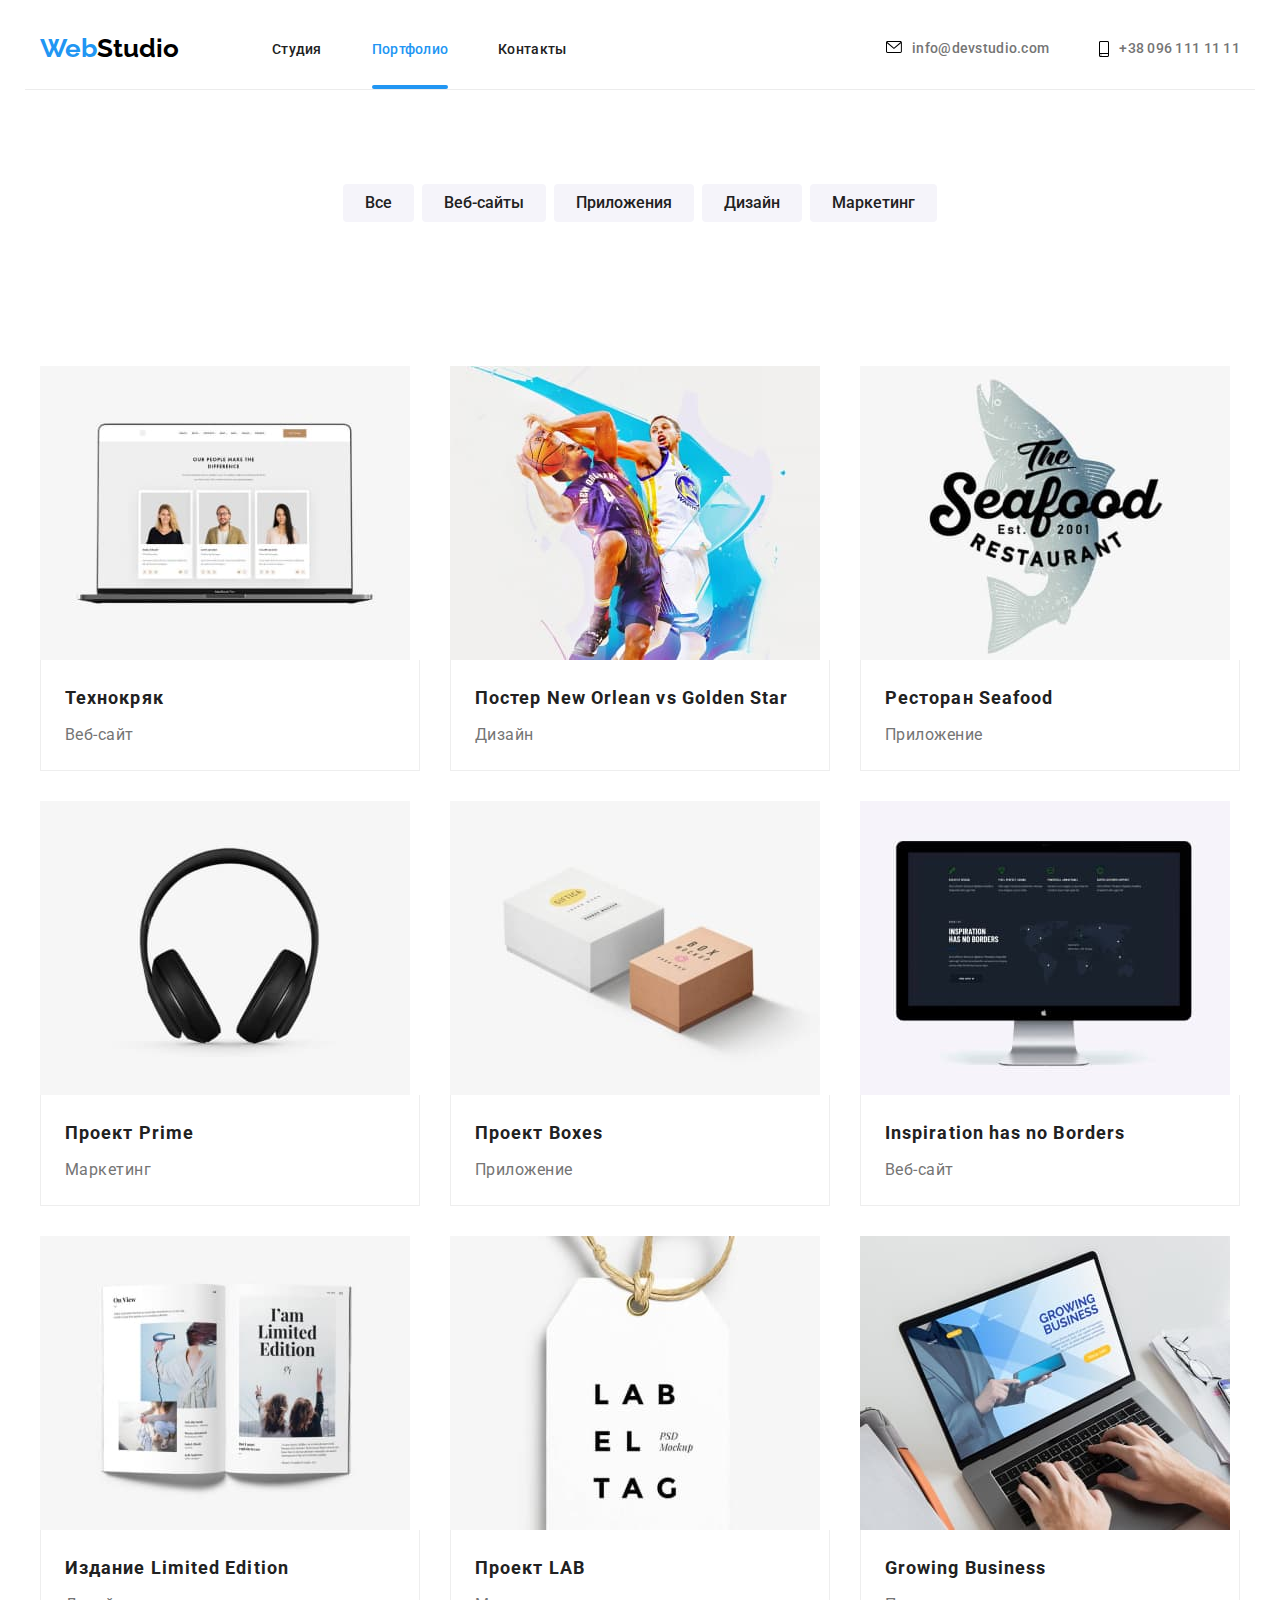
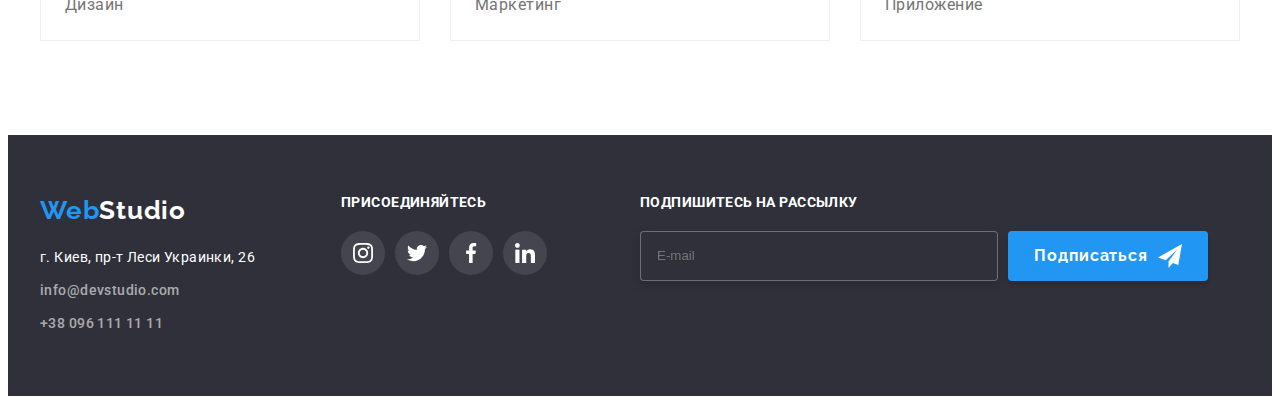
==== portfolio.html @ 54f1629f "Initial commit" ====
<!DOCTYPE html>
<html lang="ru">
  <head>
    <meta charset="UTF-8" />
    <meta http-equiv="X-UA-Compatible" content="IE=edge" />
    <meta name="viewport" content="width=device-width, initial-scale=1.0" />
    <title>WebStudio</title>
    <link
      rel="stylesheet"
      href="https://cdnjs.cloudflare.com/ajax/libs/modern-normalize/1.0.0/modern-normalize.min.css"
      integrity="sha512-ISS7cAi1PEhQ8jnbJpJZMd29NlhNj4AWYyLOSp2CE/CsHxTCu+r+t0D2yoJudVrd0/8fTVPUVDzY5Tvli75u/g=="
      crossorigin="anonymous"
    />
    <link rel="preconnect" href="https://fonts.gstatic.com" />
    <link rel="preconnect" href="https://fonts.gstatic.com" />
    <link
      href="https://fonts.googleapis.com/css2?family=Raleway:wght@700&family=Roboto:wght@400;500;700;900&display=swap"
      rel="stylesheet"
    />
    <link rel="stylesheet" href="./css/style.css" />
  </head>
  <body>
    <!--Шапка сайта-->
    <header class="page-header">
      <div class="container">
        <nav class="header-nav">
          <a href="./index.html" class="logo link">Web<span>Studio</span></a>
          <ul class="site-nav list">
            <li class="site-nav-item"><a href="./index.html" class="link"> Студия </a></li>
            <li class="site-nav-item active"><a href="./portfolio.html" class="link current"> Портфолио </a></li>
            <li class="site-nav-item"><a href="./contacts.html" class="link"> Контакты </a></li>
          </ul>
        </nav>
        <ul class="auth-nav">
          <li class="auth-nav-item">
            <a href="mailto:" class="link current">
              <svg class="icon" width="16" height="12">
                <use href="./imeges/icons.svg#mail"></use>
              </svg>
              info@devstudio.com
            </a>
          </li>
          <li class="auth-nav-item">
            <a href="tel:" class="link">
              <svg class="icon" width="10" height="16">
                <use href="./imeges/icons.svg#tell"></use>
              </svg>
              +38 096 111 11 11
            </a>
          </li>
        </ul>
      </div>
    </header>
    <!-- Секция портфолио  -->
    <main class="portfolio">
      <!-- Фильтр портфолио -->
      <section class="portfolio-filter">
        <div class="container">
          <h2 class="visually-hidden">Фильтр портфолио</h2>
          <!-- скрыть h2 на отображении веб-страницы -->
          <ul class="portfolio-filter-list">
            <li class="portfolio-filter-list-item">
              <button type="button" class="button secondary">Все</button>
            </li>
            <li class="portfolio-filter-list-item">
              <button type="button" class="button secondary">Веб-сайты</button>
            </li>
            <li class="portfolio-filter-list-item">
              <button type="button" class="button secondary">Приложения</button>
            </li>
            <li class="portfolio-filter-list-item">
              <button type="button" class="button secondary">Дизайн</button>
            </li>
            <li class="portfolio-filter-list-item">
              <button type="button" class="button secondary">Маркетинг</button>
            </li>
          </ul>
        </div>
      </section>
      <!-- Карточки -->
      <section class="portfolio-work">
        <div class="container">
          <ul class="portfolio-work-list">
            <li class="portfolio-work-list-item">
              <a class="link" href="">
                <div class="wrapper">
                  <img class="img" src="./imeges/portfolio1.jpg" alt="Ноутбук" />
                  <div class="portfolio-work-wrapper">
                    <p class="text-animal">
                      Технокряк это современная площадка распространения коронавируса. Компании используют эту платформу
                      для цифрового шпионажа и атак на защищённые сервера конкурентов.
                    </p>
                  </div>
                </div>
                <div class="line">
                  <h3 class="subtitle">Технокряк</h3>
                  <p class="text">Веб-сайт</p>
                </div>
              </a>
            </li>
            <li class="portfolio-work-list-item">
              <a class="link" href="">
                <div class="wrapper">
                  <img class="img" src="./imeges/portfolio2.jpg" alt="Ноутбук" />
                  <div class="portfolio-work-wrapper">
                    <p class="text-animal">
                      Технокряк это современная площадка распространения коронавируса. Компании используют эту платформу
                      для цифрового шпионажа и атак на защищённые сервера конкурентов.
                    </p>
                  </div>
                </div>
                <div class="line">
                  <h3 class="subtitle">Постер New Orlean vs Golden Star</h3>
                  <p class="text">Дизайн</p>
                </div>
              </a>
            </li>
            <li class="portfolio-work-list-item">
              <a class="link" href="">
                <div class="wrapper">
                  <img class="img" src="./imeges/portfolio3.jpg" alt="Ноутбук" />
                  <div class="portfolio-work-wrapper">
                    <p class="text-animal">
                      Технокряк это современная площадка распространения коронавируса. Компании используют эту платформу
                      для цифрового шпионажа и атак на защищённые сервера конкурентов.
                    </p>
                  </div>
                </div>
                <div class="line">
                  <h3 class="subtitle">Ресторан Seafood</h3>
                  <p class="text">Приложение</p>
                </div>
              </a>
            </li>
            <li class="portfolio-work-list-item">
              <a class="link" href="">
                <div class="wrapper">
                  <img class="img" src="./imeges/portfolio4.jpg" alt="Ноутбук" />
                  <div class="portfolio-work-wrapper">
                    <p class="text-animal">
                      Технокряк это современная площадка распространения коронавируса. Компании используют эту платформу
                      для цифрового шпионажа и атак на защищённые сервера конкурентов.
                    </p>
                  </div>
                </div>
                <div class="line">
                  <h3 class="subtitle">Проект Prime</h3>
                  <p class="text">Маркетинг</p>
                </div>
              </a>
            </li>
            <li class="portfolio-work-list-item">
              <a class="link" href="">
                <div class="wrapper">
                  <img class="img" src="./imeges/portfolio5.jpg" alt="Ноутбук" />
                  <div class="portfolio-work-wrapper">
                    <p class="text-animal">
                      Технокряк это современная площадка распространения коронавируса. Компании используют эту платформу
                      для цифрового шпионажа и атак на защищённые сервера конкурентов.
                    </p>
                  </div>
                </div>
                <div class="line">
                  <h3 class="subtitle">Проект Boxes</h3>
                  <p class="text">Приложение</p>
                </div>
              </a>
            </li>
            <li class="portfolio-work-list-item">
              <a class="link" href="">
                <div class="wrapper">
                  <img class="img" src="./imeges/portfolio6.jpg" alt="Ноутбук" />
                  <div class="portfolio-work-wrapper">
                    <p class="text-animal">
                      Технокряк это современная площадка распространения коронавируса. Компании используют эту платформу
                      для цифрового шпионажа и атак на защищённые сервера конкурентов.
                    </p>
                  </div>
                </div>
                <div class="line">
                  <h3 class="subtitle">Inspiration has no Borders</h3>
                  <p class="text">Веб-сайт</p>
                </div>
              </a>
            </li>
            <li class="portfolio-work-list-item">
              <a class="link" href="">
                <div class="wrapper">
                  <img class="img" src="./imeges/portfolio7.jpg" alt="Ноутбук" />
                  <div class="portfolio-work-wrapper">
                    <p class="text-animal">
                      Технокряк это современная площадка распространения коронавируса. Компании используют эту платформу
                      для цифрового шпионажа и атак на защищённые сервера конкурентов.
                    </p>
                  </div>
                </div>
                <div class="line">
                  <h3 class="subtitle">Издание Limited Edition</h3>
                  <p class="text">Дизайн</p>
                </div>
              </a>
            </li>
            <li class="portfolio-work-list-item">
              <a class="link" href="">
                <div class="wrapper">
                  <img class="img" src="./imeges/portfolio8.jpg" alt="Ноутбук" />
                  <div class="portfolio-work-wrapper">
                    <p class="text-animal">
                      Технокряк это современная площадка распространения коронавируса. Компании используют эту платформу
                      для цифрового шпионажа и атак на защищённые сервера конкурентов.
                    </p>
                  </div>
                </div>
                <div class="line">
                  <h3 class="subtitle">Проект LAB</h3>
                  <p class="text">Маркетинг</p>
                </div>
              </a>
            </li>
            <li class="portfolio-work-list-item">
              <a class="link" href="">
                <div class="wrapper">
                  <img class="img" src="./imeges/portfolio9.jpg" alt="Ноутбук" />
                  <div class="portfolio-work-wrapper">
                    <p class="text-animal">
                      Технокряк это современная площадка распространения коронавируса. Компании используют эту платформу
                      для цифрового шпионажа и атак на защищённые сервера конкурентов.
                    </p>
                  </div>
                </div>
                <div class="line">
                  <h3 class="subtitle">Growing Business</h3>
                  <p class="text">Приложение</p>
                </div>
              </a>
            </li>
          </ul>
        </div>
      </section>
    </main>
    <!-- Футер -->
    <footer class="page-footer">
      <div class="container">
        <div class="address-box">
          <a href="./index.html" class="logo link">Web<span>Studio</span></a>
          <address class="address-footer">г. Киев, пр-т Леси Украинки, 26</address>
          <ul class="auth-nav-footer list">
            <li class="auth-nav item"><a href="mailto:" class="link"> info@devstudio.com </a></li>
            <li class="auth-nav item"><a href="tel:" class="link"> +38 096 111 11 11 </a></li>
          </ul>
        </div>
        <div class="link-box">
          <p class="text">присоединяйтесь</p>
          <ul class="list">
            <li class="item">
              <a href="" class="link">
                <svg class="icon" width="20" height="20">
                  <use href="./imeges/icons.svg#instagram"></use>
                </svg>
              </a>
            </li>
            <li class="item">
              <a href="" class="link">
                <svg class="icon" width="20" height="20">
                  <use href="./imeges/icons.svg#twitter"></use>
                </svg>
              </a>
            </li>
            <li class="item">
              <a href="" class="link">
                <svg class="icon" width="20" height="20">
                  <use href="./imeges/icons.svg#facebook"></use>
                </svg>
              </a>
            </li>
            <li class="item">
              <a href="" class="link">
                <svg class="icon" width="20" height="20">
                  <use href="./imeges/icons.svg#linkedin"></use>
                </svg>
              </a>
            </li>
          </ul>
        </div>
        <div class="footer-mail">
          <h2 class="footer-mail-text">Подпишитесь на рассылку</h2>
          <form class="footer-form-imput">
            <div class="footer-mail-imput-button">
              <label>
                <input class="footer-mail-imput" type="text" name="username" placeholder="E-mail" />
              </label>
            </div>
            <div>
              <button type="submit" class="footer-form-btn">
                <span>Подписаться</span>
                <svg class="icon-footer-btn" width="24" height="24">
                  <use href="./imeges/icons.svg#icon-icon-send"></use>
                </svg>
              </button>
            </div>
          </form>
        </div>
      </div>
    </footer>

    <!-- ========== -->
    <div class="backdrop is-hidden" data-modal>
      <div class="modal">
        <button type="button" class="modal-close-btn" data-modal-close>
          <svg class="icon" width="18" height="18">
            <use href="./svg/sprite.svg#icon-close-black-18dp-2-1"></use>
          </svg>
        </button>
        <form class="modal-form">
          <span class="modal-text">Оставьте свои данные, мы вам перезвоним</span>
          <label class="modal-form-field">
            Имя
            <span class="modal-form-input-wrapper">
              <input name="user-name" class="modal-form-input" type="text" />
              <svg class="modal-form-icon">
                <use href="./imeges/icons.svg#icon-menform"></use>
              </svg>
            </span>
          </label>
          <label class="modal-form-field">
            Телефон
            <span class="modal-form-input-wrapper">
              <input name="user-phone" class="modal-form-input" type="tel" />
              <svg class="modal-form-icon">
                <use href="./imeges/icons.svg#icon-telform"></use>
              </svg>
            </span>
          </label>
          <label class="modal-form-field">
            Почта
            <span class="modal-form-input-wrapper">
              <input name="email" class="modal-form-input" type="email" />
              <svg class="modal-form-icon">
                <use href="./imeges/icons.svg#icon-mainform"></use>
              </svg>
            </span>
          </label>
          <label class="modal-form-field">
            Комментарий
            <textarea name="user-message" class="modal-form-message" placeholder="Введите текст"></textarea>
          </label>

          <div class="box-all">
            <input id="user-term" type="checkbox" name="user-term" class="modal-form-term visually-hidden" />
            <label class="modal-form-term-desc" for="user-term">
              Соглашаюсь с рассылкой и принимаю
              <a href="" class="modal-form-term-desc-link">Условия договора</a>
            </label>
          </div>

          <button type="submit" class="modal-form-btn">Отправить</button>
        </form>
      </div>
    </div>
    <script src="./js/modal.js"></script>
  </body>
</html>
---- css/style.css ----
:root {
  --primery-color-text: #757575;
  --title-text-color: #212121;
  --link-color: #212121;
  --bg-link-color: #f5f4fa;
  --hover-link-color: #ffffff;
  --bg-hover-link-color: #2196f3;
  --accent-color: #2196f3;
}

/* общие стили */
body {
  background-color: #ffffff;
  color: var(--primery-color-text);
  font-family: 'Roboto', sans-serif;
  font-style: normal;
}

h1,
h2,
h3,
h4,
h5,
h6,
p {
  margin: 0;
}

ul,
ol {
  margin: 0;
  padding: 0;
}

.link {
  text-decoration: none;
}

.list {
  list-style: none;
}

img {
  display: block;
}

button {
  cursor: pointer;
  font-family: inherit;
  color: var(--link-color);
  background: var(--bg-link-color);
  font-family: 'Roboto', sans-serif;
  border: 0px;
}

li {
  list-style: none;
}

a:hover {
  text-decoration: none;
}

.container {
  width: 1200px;
  margin: 0 auto;
  padding: 0 15px;
}

.visually-hidden {
  position: absolute !important;
  clip: rect(1px 1px 1px 1px);
  clip: rect(1px, 1px, 1px, 1px);
  padding: 0 !important;
  border: 0 !important;
  height: 1px !important;
  width: 1px !important;
  overflow: hidden;
}

/* =============header====== */
.page-header .container {
  display: flex;
  justify-content: space-between;
  align-items: center;
  /* padding-top: 24px;
  padding-bottom: 24px; */
  border-bottom: 1px solid #ECECEC;
}

.auth-nav .icon {
  display: flex;
  margin-right: 10px;
}

.auth-nav .link {
  display: flex;
}

.container .header-nav {
  display: flex;
  align-items: center;
}

.auth-nav .auth-nav-item {
  display: flex;
}

.site-nav-item:not(:last-child) {
  margin-right: 50px;
}

.auth-nav-item:not(:first-child) {
  margin-left: 50px;
}

.page-header .header-nav {
  display: flex;
}

.page-header .site-nav {
  display: flex;
}

.page-header .auth-nav  {
  display: flex;
}
.site-nav-item {
  position: relative;
  padding: 31px 0;
}
/* ====header подчеркивание=== */
.site-nav-item.active::after {
  content: "";
  position: absolute;
  bottom: 0;
  /* top: 100%; */
  left: 0;
  width: 100%;
  height: 4px;
  background-color: #2196f3;
  border-radius: 4px;
}


.page-header .logo {
  color: #2196f3;
  font-family: "Raleway", sans-serif;
  font-weight: bold;
  font-size: 26px;
  line-height: 1.19;
  margin-right: 93px;
}

.page-header .logo span {
  color: black;
  font-family: "Raleway", sans-serif;
}

.site-nav .link {
  color: var(--link-color);
  font-weight: 500;
  font-size: 14px;
  line-height: 1.06;
  letter-spacing: 0.02em;
}

.site-nav .link:hover,
.site-nav .link:focus {
  color: var(--accent-color);
}

.site-nav .link.current {
  color: var(--accent-color);
}

.auth-nav .link {
  color: #757575;
  font-weight: 500;
  font-size: 14px;
  line-height: 1.06;
  letter-spacing: 0.02em;
}

.auth-nav .link:hover,
.auth-nav .link:focus {
  color: var(--accent-color);
}

.auth-nav .link:hover,
.auth-nav .link:focus {
  fill: var(--accent-color);
}

/* ===========Футер====== */
.page-footer {
  background: #2f303a;
}

.page-footer .container {
  display: flex;
  padding-top: 60px;
  padding-bottom: 60px;
}

.page-footer .address-box {
  margin-right: 86px;
}

.link-box .list {
  display: flex;
}


.link-box .link {
  display: flex;
  display: flex;
  width: 44px;
  height: 44px;
  justify-content: center;
  align-items: center;
  background-color: rgba(255, 255, 255, 0.1);
  border-radius: 50%;
  transition: all 250ms cubic-bezier(0.4, 0, 0.2, 1);
}

.link-box .link:hover,
.link-box .link:focus {
  background-color: var(--accent-color);
}
.link-box {
  margin-right: 93px;
}

.link-box .icon {
  fill: #FFFFFF;
  }

.link-box .item:not(:last-child) {
  margin-right: 10px;
}

.link-box .text {
  font-weight: bold;
  font-size: 14px;
  line-height: 1.14;
  letter-spacing: 0.03em;
  text-transform: uppercase;
  color: #FFFFFF;
  margin-bottom: 20px;
}

.page-footer .auth-nav.item:not(:last-child) {
  margin-bottom: 9px;
}

.page-footer .address-footer {
  font-style: normal;
  font-size: 14px;
  line-height: 1.71;
  letter-spacing: 0.03em;
  color: #ffffff;
  margin-bottom: 9px;
}

.page-footer .link {
  font-size: 14px;
  line-height: 1.71;
  letter-spacing: 0.03em;
  color: rgba(255, 255, 255, 0.6);
}

.auth-nav-footer .link:hover,
.auth-nav-footer .link:focus {
  color: var(--accent-color);
}

.page-footer .logo {
  display: block;
  font-family: "Raleway",
  sans-serif;
  font-weight: bold;
  font-size: 26px;
  line-height: 1.2;
  letter-spacing: 0.03em;
  color: #2196f3;
  margin-bottom: 20px;
}

.page-footer span {
  color: #ffffff;
  font-family: "Raleway", sans-serif;
}

/* ====Основной контент студия=====*/

/* ======Главный заголовок =======*/
.hero-section {
  background-color: #2f303a;
  background-image:linear-gradient(rgba(47, 48, 58, 0.4),
  rgba(47, 48, 58, 0.4)), url("../imeges/bg-hero.jpg");
  background-repeat: no-repeat;
  background-position: center;
}

.hero-section .container {
  padding-top: 200px;
  padding-bottom: 200px;
}

.container .button.primary {
  display: block;
  margin-top: 30px;
  margin-left: auto;
  margin-right: auto;
}

.hero-section .hero-title {
  font-style: normal;
  font-weight: 900;
  font-size: 44px;
  line-height: 1.36;
  text-align: center;
  color: #ffffff;
}

.button.primary {
  font-family: "Roboto", sans-serif;
  font-style: normal;
  font-weight: 700;
  font-size: 16px;
  line-height: 1.87;
  letter-spacing: 0.06em;
  color: var(--hover-link-color);
  background: var(--accent-color);
  box-shadow: 0px 4px 4px rgba(0, 0, 0, 0.15);
  border: 0px;
  border-radius: 4px;
  padding: 10px 32px;
  transition: all 250ms cubic-bezier(0.4, 0, 0.2, 1);
}
/* =======Главный заголовок =======*/



/* =====Описание деятельности======== */
.section-work .section-work-box {
  display: flex;
  justify-content:center;
  align-items: center;
  width: 270px;
  height: 120px;
  background: #F5F4FA;
  border-radius: 4px;
  margin-bottom: 30px;
}
.section-work .container {
  padding-bottom: 94px;
  padding-top: 94px;
}

.section-work .section-work.list {
  display: flex;
  justify-content:space-between;
  align-items: center;
}

.section-work .section-work.item {
  width: 270px;
}

.section-work .subtitle {
  font-weight: 700;
  font-size: 14px;
  line-height: 1.14;
  letter-spacing: 0.03em;
  text-transform: uppercase;
  color: var(--title-text-color);
  margin-bottom: 10px;
}

.section-work .text {
  font-size: 14px;
  line-height: 1.71;
  letter-spacing: 0.03em;
  color: var(--primery-color-text);
}
/* =======Описание иконок========= */



/* ============Чем мы занимаемся====== */
/* ========анимацмя =========== */
.box-title {
  position: absolute;
  padding: 27px 0;
  color: #FFFFFF;
  background: rgba(47, 48, 58, 0.8);
  width: 100%;
  bottom: 0;

}

.description-list-item {
  position: relative;
}

.section-description .description-list {
  display: flex;
  justify-content:space-between;
  padding-bottom: 94px;
}

.box-title-text {
  font-weight: 700;
  font-size: 14px;
  line-height: 1.14;
  text-align: center;
  letter-spacing: 0.03em;
  text-transform: uppercase;
  }

/* ======анимация======== */
.section-description .title {
  font-weight: 700;
  font-size: 36px;
  line-height: 1.2;
  text-align: center;
  letter-spacing: 0.03em;
  color: var(--title-text-color);
  margin-bottom: 50px;
}
/* =========Чем мы занимаемся====== */



/* ==========Наша команда============= */
.section-teem {
  background-color: #F5F4FA;
}

.section-teem .container {
  padding-top: 94px;
  padding-bottom: 94px;
}

.section-teem .teem-list-wrapper{
  background: #FFFFFF;
  box-shadow: 0px 1px 3px rgba(0, 0, 0, 0.12),
  0px 1px 1px rgba(0, 0, 0, 0.14),
  0px 2px 1px rgba(0, 0, 0, 0.2);
  border-radius: 0px 0px 4px 4px;
}

.section-teem .teem-list-wrapper {
  padding: 30px;
}

.teem-list-wrapper .icon {
  fill: #afb1b8;
}

.teem-list-wrapper .list {
  display: flex;
  justify-content: space-between;
}


.teem-list-wrapper .item:hover .icon {
  fill: #FFFFFF;
}

.teem-list-wrapper .link:hover {
  background-color: var(--accent-color);
}

.teem-list-wrapper .link:focus {
  background-color: var(--accent-color);
}

.teem-list-wrapper .item:focus .icon {
    fill: #FFFFFF;
}

.teem-list-wrapper .link {
  display: flex;
  width: 44px;
  height: 44px;
  justify-content: center;
  align-items: center;
  border-radius: 50%;
  transition: all 250ms cubic-bezier(0.4, 0, 0.2, 1);
}

.section-teem .teem-list {
  display: flex;
  justify-content: space-between;
  flex-wrap: wrap;
}

.section-teem .title {
  font-weight: 700;
  font-size: 36px;
  line-height: 1.2;
  text-align: center;
  letter-spacing: 0.03em;
  color: var(--title-text-color);
  margin-bottom: 50px;
}

.section-teem .subtitle {
  font-weight: 500;
  font-size: 16px;
  line-height: 1.2;
  letter-spacing: 0.03em;
  color: var(--title-text-color);
  margin-bottom: 10px;
  text-align: center;
}

.section-teem .text {
  font-weight: 400;
  font-size: 16px;
  line-height: 1.2;
  letter-spacing: 0.03em;
  color: var(--primery-color-text);
  text-align: center;
  margin-bottom: 16px;
}
/*=============Наша команда========= */



/* =====Постоянные клиенты===== */

.section-clients .list {
  display: flex;
  justify-content: space-between;
}

.section-clients .item{
  display: flex;
}

.section-clients .icon {
  fill:#afb1b8;
  transition: all 250ms cubic-bezier(0.4, 0, 0.2, 1);

}

.section-clients .link:hover {
  border: 1px solid var(--accent-color);
  }

.section-clients .link:hover .icon {
  fill: var(--accent-color);transition: all 250ms cubic-bezier(0.4, 0, 0.2, 1);

  
}

.section-clients .link:focus {
  border: 1px solid var(--accent-color);
  
}

.section-clients .link:focus .icon {
  fill: var(--accent-color);
  
  }

.section-clients .link {
  display: flex;
  width: 170px;
  height: 90px;
  justify-content: center;
  align-items: center;
  border: 1px solid #AFB1B8;
  border-radius: 4px;
  transition: all 250ms cubic-bezier(0.4, 0, 0.2, 1);
}

.section-clients .container {
  margin-bottom: 94px;
  margin-top: 94px;
}

.section-clients .title {
  font-weight: 700;
  font-size: 36px;
  line-height: 1.2;
  text-align: center;
  letter-spacing: 0.03em;
  color: var(--title-text-color);
  margin-bottom: 50px;
  }
/* ========Постоянные клиенты==== */











/* ===Контент Портфолио===== */

/* ======Фильтр портфолио============ */

.portfolio-filter .portfolio-filter-list {
  display: flex;
  justify-content: center;
}

.portfolio-filter .container {
  margin-top: 94px;
  margin-bottom: 50px;
}

.portfolio-filter .portfolio-filter-list-item:not(:last-child) {
  margin-right: 8px;
}

.button.secondary {
  font-weight: 500;
  font-size: 16px;
  line-height: 1.62;
  text-align: center;
  border-radius: 4px;
  color: var(--link-color);
  background: var(--bg-link-color);
  border: 0px;
  padding: 6px 22px;
  transition: all 250ms cubic-bezier(0.4, 0, 0.2, 1);
}

.button.secondary:hover,
.button.secondary:focus {
  background: var(--accent-color);
  box-shadow: 0px 3px 1px rgba(0, 0, 0, 0.1), 0px 1px 2px rgba(0, 0, 0, 0.08),
    0px 2px 2px rgba(0, 0, 0, 0.12);
  color: var(--hover-link-color);
}
/* ======Фильтр портфолио======== */




/* ========Карточки========== */
/* ======АНИМАЦИЯ КАРТОЧЕК ПОРТФОЛИО */

.wrapper {
  position: relative;
  overflow: hidden;
}

a:hover .portfolio-work-wrapper,
a:focus .portfolio-work-wrapper {
  transform: translateY(0);
  
}
.portfolio-work-wrapper {
  display: flex;
  top: 0;
  width: 100%;
  height: 294px;
  position: absolute;
  font-weight: 400;
  font-size: 18px;
  line-height: 1.55;
  padding: 0 24px;
  color: var(--hover-link-color);
  background-color: rgba(33, 155, 243, 0.9);
  transition: all 250ms cubic-bezier(0.4, 0, 0.2, 1);
  transform: translateY(100%); 
  align-items: center;
}
.line {
  padding: 20px 24px;
  border: 1px solid #EEEEEE;
  border-top: none;

}

/* =====АНИМАЦИЯ КАРТОЧЕК ПОРТФОЛИО КОНЕЦ== */

.portfolio-work .portfolio-work-list {
  display: flex;
  flex-wrap: wrap;
  margin-top: -30px;
  margin-left: -30px;
}

.portfolio-work .portfolio-work-list-item:hover,
.portfolio-work .portfolio-work-list-item:hover {
  box-shadow: 0px 1px 1px rgba(0, 0, 0, 0.12),
  0px 4px 4px rgba(0, 0, 0, 0.06),
  1px 4px 6px rgba(0, 0, 0, 0.16);
}

.portfolio-work .portfolio-work-list-item {
  display: block;
  margin-top: 30px;
  margin-left: 30px;
  width: calc(100% / 3 - 30px);
  position: relative;
}
.portfolio-work {
  padding: 94px 0;

}

.portfolio-work .portfolio-work-wrapper {
  padding: 20px 24px;
  border: 1px solid #EEEEEE;
  border-top: none;
}

.portfolio-work .subtitle {
  font-weight: 700;
  font-size: 18px;
  line-height: 2;
  letter-spacing: 0.06em;
  color: var(--title-text-color);
  margin-bottom: 4px;
}

.portfolio-work .text {
  font-family: Roboto;
  font-style: normal;
  font-weight: normal;
  font-size: 16px;
  line-height: 1.87;
  letter-spacing: 0.03em;
  color: var(--primery-color-text);
}
 /* ========Карточки==== */


 /* ======АНИМАЦИЯ КНОПКИ====== */
  .backdrop {
   position: fixed;
   top: 0;
   left: 0;
   width: 100vw;
   height: 100vh;
   background-color: rgba(0, 0, 0, 0.5); 
   transition: all 500ms linear;
   } 

  .modal {
    background-color: #FFFFFF;
    position: absolute;
    top: 50%;
    left: 50%;
    transform: translate(-50%, -50%);
    width: 528px;
    height: 581px;
    background: #FFFFFF;
    box-shadow: 0px 1px 3px rgba(0, 0, 0, 0.12),
    0px 1px 1px rgba(0, 0, 0, 0.14),
    0px 2px 1px rgba(0, 0, 0, 0.2);
    border-radius: 4px;
  }
  .modal-close-btn {
    position: absolute;
    top: 8px;
    right: 8px;
    width: 30px;
    height: 30px;
    background-color: #FFFFFF;
    border: 1px solid rgba(0, 0, 0, 0.1);
    border-radius: 50%;
    cursor: pointer;
    display: flex;
    justify-content: center;
    align-items: center; 
}
 .modal-close-btn:hover,
 .modal-close-btn:focus {
   fill: var(--bg-hover-link-color);
 }

  .is-hidden {
    opacity: 0;
    pointer-events: none;
  }
  /* ====АНИМАЦИЯ КНОПКИ КОНЕЦ===== */

  /* ========кнопка формы===== */

.modal-text {
  font-weight: 700;
  font-size: 20px;
  line-height: 23px;
  text-align: center;
  letter-spacing: 0.03em;
  margin-bottom: 12px;

  color: #212121;
}

  .backdrop {
    position: fixed;
    top: 0;
    left: 0;
    width: 100vw;
    height: 100vh;
    background-color: rgba(0, 0, 0, 0.5);

    transition: all 500ms linear;
  }

  .modal {
    position: absolute;
    top: 50%;
    left: 50%;
    transform: translate(-50%, -50%);
    width: 528px;
    height: 581px;
    background-color: #ffffff;
    box-shadow: 0px 1px 3px rgba(0, 0, 0, 0.12), 0px 1px 1px rgba(0, 0, 0, 0.14),
      0px 2px 1px rgba(0, 0, 0, 0.2);
    border-radius: 4px;
    padding: 40px;
  }

  .modal-close-btn {
    position: absolute;
    top: 8px;
    right: 8px;
    width: 30px;
    height: 30px;
    background-color: #FFFFFF;
    border: 1px solid rgba(0, 0, 0, 0.1);
    border-radius: 50%;
    cursor: pointer;
    display: flex;
    justify-content: center;
    align-items: center;
    cursor: pointer;
    
  }

  .is-hidden {
    opacity: 0;
    visibility: hidden;
    pointer-events: none;
  }

  .modal-form {
    display: flex;
    flex-direction: column;
    
  }

  .modal-form-field {
   margin: 5px;
   font-family: Roboto;
   font-style: normal;
   font-weight: normal;
   font-size: 12px;
   line-height: 1.7;
  letter-spacing: 0.01em;
  color: #757575;
  }

  .modal-form-input:hover {
    
  }

  .modal-form-input {
    width: 100%;
    height: 40px;
    border: 1px solid rgba(33, 33, 33, 0.2);
    border-radius: 4px;
    padding-left: 42px;

    transition: border-color 250ms linear;
  }

  .modal-form-input:focus {
    outline: none;
    border-color: var(--accent-color);
  }

  .modal-form-input-wrapper {
    display: block;
    position: relative;
    margin-top: 4px;
  }

  .modal-form-icon {
    position: absolute;
    top: 50%;
    left: 12px;
    transform: translateY(-50%);
    display: block;
    width: 13px;
    height: 13px;
    transition: background-color 250ms linear;
  }
   /* .modal-form-icon:hover {
     fill: var(--bg-hover-link-color);
   } */

   .modal-form-input:focus + .modal-form-icon,
   .modal-form-input:hover + .modal-form-icon {
    fill: var(--bg-hover-link-color);
  }

  .modal-form-message {
    width: 100%;
    height: 120px;
    border: 1px solid rgba(33, 33, 33, 0.2);
    border-radius: 4px;
    padding: 12px 16px;
    resize: none;

    transition: border-color 250ms linear;
  }

  .modal-form-message:focus {
    outline: none;
    border-color: var(--accent-color);
    }

  .modal-form-term-desc {
    display: flex;
    align-items: center;
    font-style: 400;
    font-weight: 400;
    font-size: 14px;
    line-height: 1.7;
    letter-spacing: 0.03em;
    color: #757575;
   }
  
  
  .box-all a {
    font-style: 400;
    font-weight: 400;
    font-size: 14px;
    line-height: 1.1;
    letter-spacing: 0.03em;
    }
  

  .modal-form-term-desc-link {
    margin-left: 5px;
    color: var(--accent-color);
    font-style: 400;
    font-weight: 400;
    font-size: 14px;
    line-height: 1.1;
    letter-spacing: 0.03em;
  }

  .modal-form-term:checked + .modal-form-term-desc::before {
   background:#2196F3 url(../svg/galochka.svg);
   outline: none;
   background-repeat: no-repeat;
   } 
   
  .modal-form-term-desc::before{
    display: block;
    content: "";
    height: 16px;
    width: 16px;
    outline: 1px solid #000000;
    margin-right: 10px;
  }
  .modal-form-btn {
   font-style: normal;
   font-weight: 700;
   font-size: 16px;
   line-height: 1.87;
   letter-spacing: 0.06em;
   color: var(--hover-link-color);
   background: var(--accent-color);
   box-shadow: 0px 4px 4px rgba(0, 0, 0, 0.15);
   border: 0px;
   border-radius: 4px;
   width: 200px;
   height: 50px;
   transition: all 250ms cubic-bezier(0.4, 0, 0.2, 1);
   display: flex;
   justify-content: center;
   align-items: center;
   margin: 30px auto 0;

  }

  .box-all {
    display: flex;
    justify-content: center;
    align-items: center;
    

  }
  /* ===========кнопки формы конец======= */

  /* =====footer form mail======= */
    .footer-mail {
    position: relative;
    border-radius: 4px;
    }

   .footer-mail-text {
    padding-bottom: 20px;
    font-weight: bold;
    font-size: 14px;
    line-height: 1.14;
    letter-spacing: 0.03em;
    text-transform: uppercase;
    color: #FFFFFF;
    }

    .footer-form-btn {
      font-style: normal;
      font-weight: 700;
      font-size: 16px;
      line-height: 1.87;
      letter-spacing: 0.06em;
      color: var(--hover-link-color);
      background: var(--accent-color);
      box-shadow: 0px 4px 4px rgba(0, 0, 0, 0.15);
      border: 0px;
      border-radius: 4px;
      width: 200px;
      height: 50px;
      transition: all 250ms cubic-bezier(0.4, 0, 0.2, 1);
      display: flex;
      justify-content: center;
      align-items: center;
      
    }
  
    .footer-mail-imput {
    display: flex;
    overflow: hidden;
    border: 1px solid rgba(255, 255, 255, 0.3);
    box-sizing: border-box;
    filter: drop-shadow(0px 4px 4px rgba(0, 0, 0, 0.15));
    border-radius: 4px;
    background: #2F303A;
    width: 358px;
    height: 50px;
    padding-left: 16px;
    }

  .footer-mail-imput-button {
    display: flex;
    margin-right: 10px;
    }
    .footer-form-imput {
      display: flex;
      justify-content: center;
      align-items: center;
      
    }
    .icon-footer-btn {
      
      margin-left: 10px;

    }
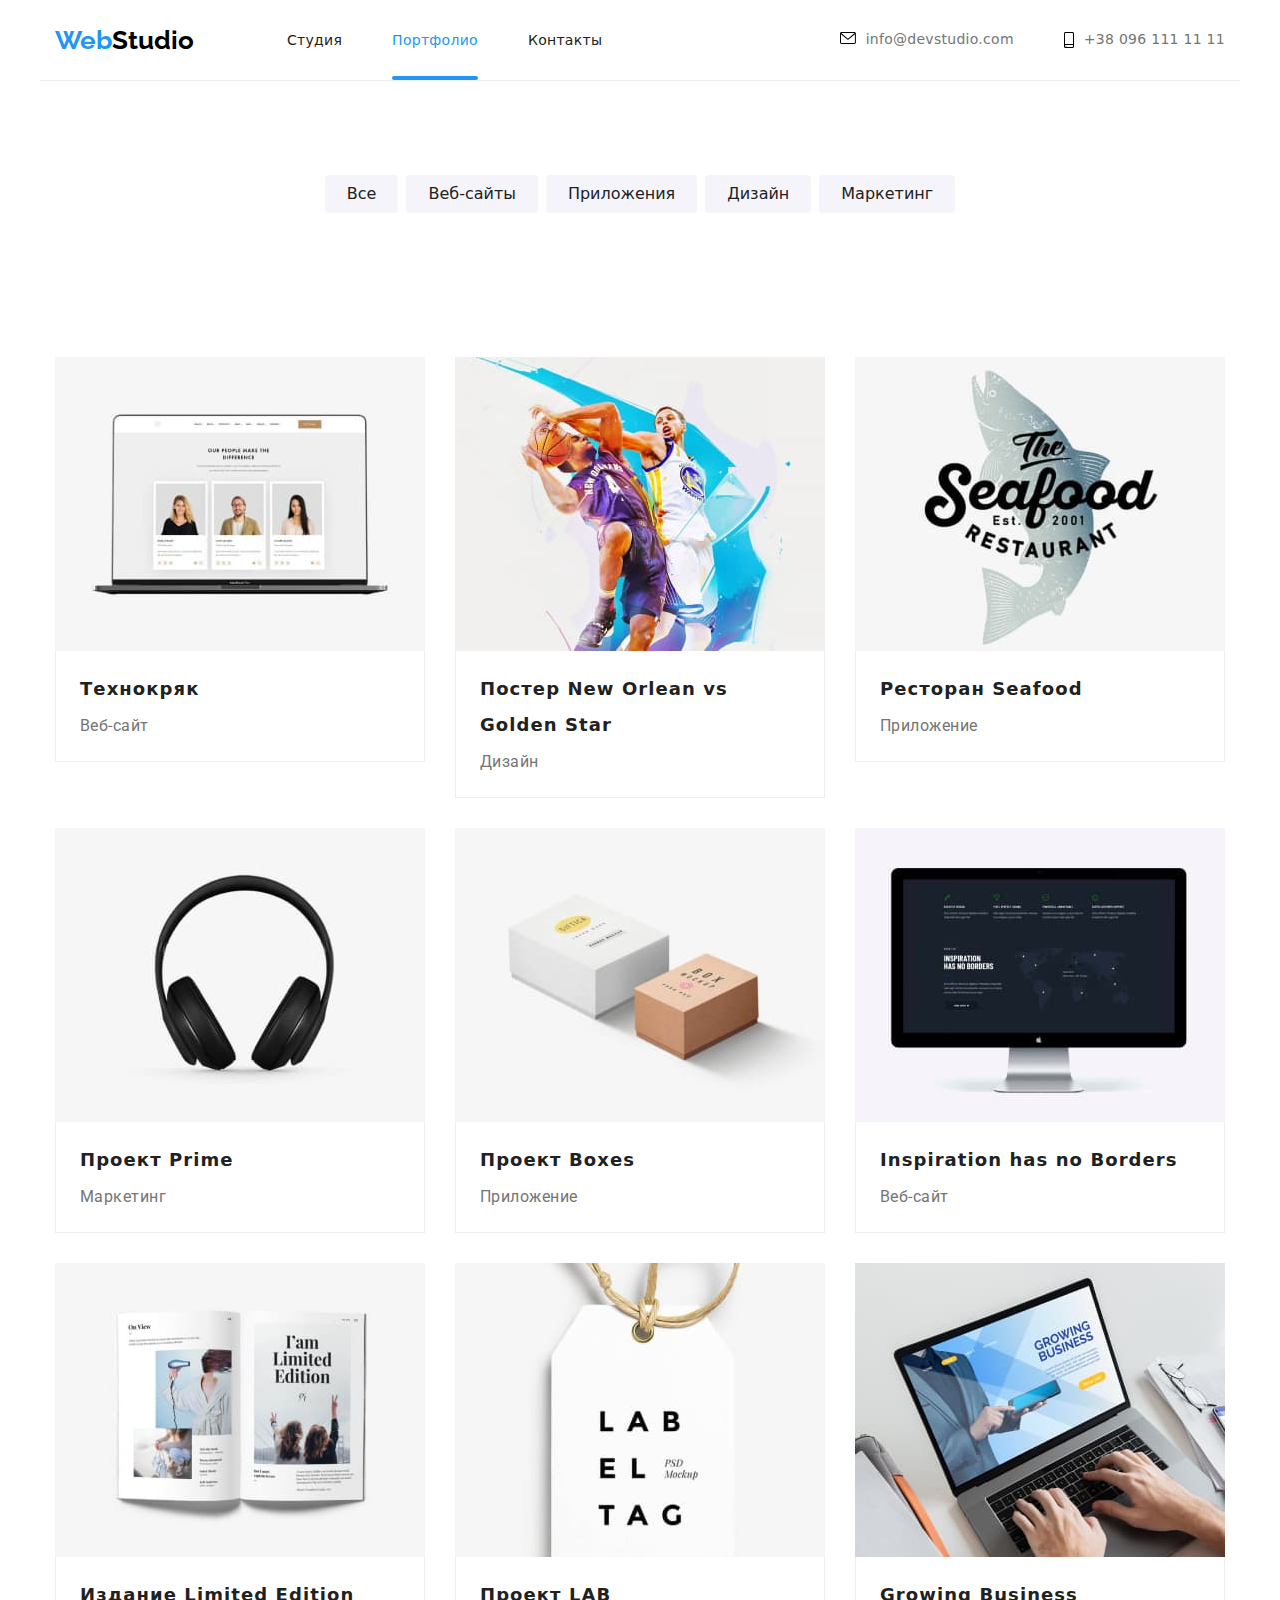
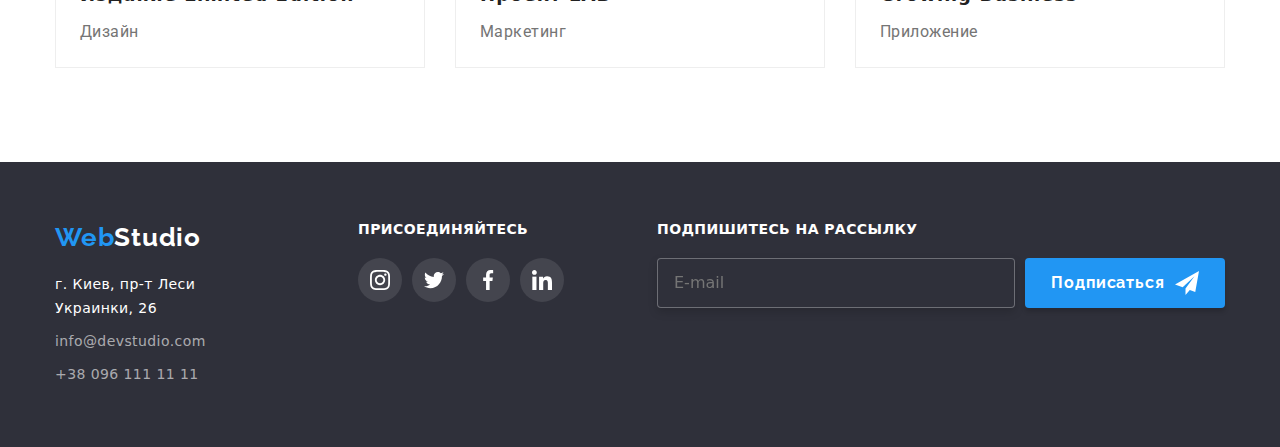
==== commit c991d66c: "все исправил" ====
--- a/portfolio.html
+++ b/portfolio.html
@@ -5,19 +5,13 @@
     <meta http-equiv="X-UA-Compatible" content="IE=edge" />
     <meta name="viewport" content="width=device-width, initial-scale=1.0" />
     <title>WebStudio</title>
-    <link
-      rel="stylesheet"
-      href="https://cdnjs.cloudflare.com/ajax/libs/modern-normalize/1.0.0/modern-normalize.min.css"
-      integrity="sha512-ISS7cAi1PEhQ8jnbJpJZMd29NlhNj4AWYyLOSp2CE/CsHxTCu+r+t0D2yoJudVrd0/8fTVPUVDzY5Tvli75u/g=="
-      crossorigin="anonymous"
-    />
     <link rel="preconnect" href="https://fonts.gstatic.com" />
     <link rel="preconnect" href="https://fonts.gstatic.com" />
     <link
       href="https://fonts.googleapis.com/css2?family=Raleway:wght@700&family=Roboto:wght@400;500;700;900&display=swap"
       rel="stylesheet"
     />
-    <link rel="stylesheet" href="./css/style.css" />
+    <link rel="stylesheet" href="./css/portfolio.min.css" />
   </head>
   <body>
     <!--Шапка сайта-->
@@ -302,61 +296,6 @@
         </div>
       </div>
     </footer>
-
-    <!-- ========== -->
-    <div class="backdrop is-hidden" data-modal>
-      <div class="modal">
-        <button type="button" class="modal-close-btn" data-modal-close>
-          <svg class="icon" width="18" height="18">
-            <use href="./svg/sprite.svg#icon-close-black-18dp-2-1"></use>
-          </svg>
-        </button>
-        <form class="modal-form">
-          <span class="modal-text">Оставьте свои данные, мы вам перезвоним</span>
-          <label class="modal-form-field">
-            Имя
-            <span class="modal-form-input-wrapper">
-              <input name="user-name" class="modal-form-input" type="text" />
-              <svg class="modal-form-icon">
-                <use href="./imeges/icons.svg#icon-menform"></use>
-              </svg>
-            </span>
-          </label>
-          <label class="modal-form-field">
-            Телефон
-            <span class="modal-form-input-wrapper">
-              <input name="user-phone" class="modal-form-input" type="tel" />
-              <svg class="modal-form-icon">
-                <use href="./imeges/icons.svg#icon-telform"></use>
-              </svg>
-            </span>
-          </label>
-          <label class="modal-form-field">
-            Почта
-            <span class="modal-form-input-wrapper">
-              <input name="email" class="modal-form-input" type="email" />
-              <svg class="modal-form-icon">
-                <use href="./imeges/icons.svg#icon-mainform"></use>
-              </svg>
-            </span>
-          </label>
-          <label class="modal-form-field">
-            Комментарий
-            <textarea name="user-message" class="modal-form-message" placeholder="Введите текст"></textarea>
-          </label>
-
-          <div class="box-all">
-            <input id="user-term" type="checkbox" name="user-term" class="modal-form-term visually-hidden" />
-            <label class="modal-form-term-desc" for="user-term">
-              Соглашаюсь с рассылкой и принимаю
-              <a href="" class="modal-form-term-desc-link">Условия договора</a>
-            </label>
-          </div>
-
-          <button type="submit" class="modal-form-btn">Отправить</button>
-        </form>
-      </div>
-    </div>
     <script src="./js/modal.js"></script>
   </body>
 </html>
--- a/css/portfolio.min.css
+++ b/css/portfolio.min.css
@@ -0,0 +1,8 @@
+:root{--primery-color-text: #757575;--title-text-color: #212121;--link-color: #212121;--bg-link-color: #f5f4fa;--hover-link-color: #ffffff;--bg-hover-link-color: #2196f3;--accent-color: #2196f3}.visually-hidden{position:absolute !important;clip:rect(1px 1px 1px 1px);clip:rect(1px, 1px, 1px, 1px);padding:0 !important;border:0 !important;height:1px !important;width:1px !important;overflow:hidden}.is-hidden{opacity:0;pointer-events:none}body{background-color:#ffffff;color:var(--primery-color-text);font-family:'Roboto', sans-serif;font-style:normal}h1,h2,h3,h4,h5,h6,p{margin:0}ul,ol{margin:0;padding:0}img{display:block}button{cursor:pointer;font-family:inherit;color:var(--link-color);background:var(--bg-link-color);font-family:'Roboto', sans-serif;border:0px}li{list-style:none}.link{text-decoration:none}.list{list-style:none}a:hover{text-decoration:none}/*! modern-normalize v1.0.0 | MIT License | https://github.com/sindresorhus/modern-normalize */*,*::before,*::after{box-sizing:border-box}:root{-moz-tab-size:4;tab-size:4}html{line-height:1.15;-webkit-text-size-adjust:100%}body{margin:0}body{font-family:system-ui,-apple-system,"Segoe UI",Roboto,Helvetica,Arial,sans-serif,"Apple Color Emoji","Segoe UI Emoji"}hr{height:0;color:inherit}abbr[title]{text-decoration:underline dotted}b,strong{font-weight:bolder}code,kbd,samp,pre{font-family:ui-monospace,+ SFMono-Regular,+ Consolas,+ 'Liberation Mono',+ Menlo,+ monospace;font-size:1em}small{font-size:80%}sub,sup{font-size:75%;line-height:0;position:relative;vertical-align:baseline}sub{bottom:-0.25em}sup{top:-0.5em}table{text-indent:0;border-color:inherit}button,input,optgroup,select,textarea{font-family:inherit;font-size:100%;line-height:1.15;margin:0}button,select{text-transform:none}button,[type='button'],[type='reset'],[type='submit']{-webkit-appearance:button}::-moz-focus-inner{border-style:none;padding:0}:-moz-focusring{outline:1px dotted ButtonText}:-moz-ui-invalid{box-shadow:none}legend{padding:0}progress{vertical-align:baseline}::-webkit-inner-spin-button,::-webkit-outer-spin-button{height:auto}[type='search']{-webkit-appearance:textfield;outline-offset:-2px}::-webkit-search-decoration{-webkit-appearance:none}::-webkit-file-upload-button{-webkit-appearance:button;font:inherit}summary{display:list-item}.container{width:1200px;margin:0 auto;padding:0 15px;box-sizing:border-box}.page-header .container{display:flex;justify-content:space-between;align-items:center;border-bottom:1px solid #ECECEC}.auth-nav .icon{display:flex;margin-right:10px}.auth-nav .link{display:flex}.container .header-nav{display:flex;align-items:center}.auth-nav .auth-nav-item{display:flex}.site-nav-item:not(:last-child){margin-right:50px}.auth-nav-item:not(:first-child){margin-left:50px}.page-header .header-nav{display:flex}.page-header .site-nav{display:flex}.page-header .auth-nav{display:flex}.site-nav-item{position:relative;padding:31px 0}.site-nav-item.active::after{content:"";position:absolute;bottom:0;left:0;width:100%;height:4px;background-color:#2196f3;border-radius:4px}.page-header .logo{color:#2196f3;font-family:"Raleway", sans-serif;font-weight:bold;font-size:26px;line-height:1.19;margin-right:93px}.page-header .logo span{color:black;font-family:"Raleway", sans-serif}.site-nav .link{color:var(--link-color);font-weight:500;font-size:14px;line-height:1.06;letter-spacing:0.02em}.site-nav .link:hover,.site-nav .link:focus{color:var(--accent-color)}.site-nav .link.current{color:var(--accent-color)}.auth-nav .link{color:#757575;font-weight:500;font-size:14px;line-height:1.06;letter-spacing:0.02em}.auth-nav .link:hover,.auth-nav .link:focus{color:var(--accent-color);fill:var(--accent-color)}.portfolio-filter .portfolio-filter-list{display:flex;justify-content:center}.portfolio-filter .container{margin-top:94px;margin-bottom:50px}.portfolio-filter .portfolio-filter-list-item:not(:last-child){margin-right:8px}.button.secondary{font-weight:500;font-size:16px;line-height:1.62;text-align:center;border-radius:4px;color:var(--link-color);background:var(--bg-link-color);border:0px;padding:6px 22px;transition:all 250ms cubic-bezier(0.4, 0, 0.2, 1)}.button.secondary:hover,.button.secondary:focus{background:var(--accent-color);box-shadow:0px 3px 1px rgba(0,0,0,0.1),0px 1px 2px rgba(0,0,0,0.08),0px 2px 2px rgba(0,0,0,0.12);color:var(--hover-link-color)}.wrapper{position:relative;overflow:hidden}a:hover .portfolio-work-wrapper,a:focus .portfolio-work-wrapper{transform:translateY(0)}.portfolio-work-wrapper{display:flex;top:0;width:100%;height:294px;position:absolute;font-weight:400;font-size:18px;line-height:1.55;padding:0 24px;color:var(--hover-link-color);background-color:rgba(33,155,243,0.9);transition:all 250ms cubic-bezier(0.4, 0, 0.2, 1);transform:translateY(100%);align-items:center}.line{padding:20px 24px;border:1px solid #EEEEEE;border-top:none}.portfolio-work .portfolio-work-list{display:flex;flex-wrap:wrap;margin-top:-30px;margin-left:-30px}.portfolio-work .portfolio-work-list-item:hover,.portfolio-work .portfolio-work-list-item:hover{box-shadow:0px 1px 1px rgba(0,0,0,0.12),0px 4px 4px rgba(0,0,0,0.06),1px 4px 6px rgba(0,0,0,0.16)}.portfolio-work .portfolio-work-list-item{display:block;margin-top:30px;margin-left:30px;width:calc(100% / 3 - 30px);position:relative}.portfolio-work{padding:94px 0}.portfolio-work .portfolio-work-wrapper{padding:20px 24px;border:1px solid #EEEEEE;border-top:none}.portfolio-work .subtitle{font-weight:700;font-size:18px;line-height:2;letter-spacing:0.06em;color:var(--title-text-color);margin-bottom:4px}.portfolio-work .text{font-family:Roboto;font-style:normal;font-weight:normal;font-size:16px;line-height:1.87;letter-spacing:0.03em;color:var(--primery-color-text)}.page-footer{background:#2f303a}.page-footer .container{display:flex;padding-top:60px;padding-bottom:60px}.page-footer .address-box{margin-right:86px}.link-box .list{display:flex}.link-box .link{display:flex;display:flex;width:44px;height:44px;justify-content:center;align-items:center;background-color:rgba(255,255,255,0.1);border-radius:50%;transition:all 250ms cubic-bezier(0.4, 0, 0.2, 1)}.link-box .link:hover,.link-box .link:focus{background-color:var(--accent-color)}.link-box{margin-right:93px}.link-box .icon{fill:#FFFFFF}.link-box .item:not(:last-child){margin-right:10px}.link-box .text{font-weight:bold;font-size:14px;line-height:1.14;letter-spacing:0.03em;text-transform:uppercase;color:#FFFFFF;margin-bottom:20px}.page-footer .auth-nav.item:not(:last-child){margin-bottom:9px}.page-footer .address-footer{font-style:normal;font-size:14px;line-height:1.71;letter-spacing:0.03em;color:#ffffff;margin-bottom:9px}.page-footer .link{font-size:14px;line-height:1.71;letter-spacing:0.03em;color:rgba(255,255,255,0.6)}.auth-nav-footer .link:hover,.auth-nav-footer .link:focus{color:var(--accent-color)}.page-footer .logo{display:block;font-family:"Raleway",+ sans-serif;font-weight:bold;font-size:26px;line-height:1.2;letter-spacing:0.03em;color:#2196f3;margin-bottom:20px}.page-footer span{color:#ffffff;font-family:"Raleway", sans-serif}.footer-mail{position:relative;border-radius:4px}.footer-mail-text{padding-bottom:20px;font-weight:bold;font-size:14px;line-height:1.14;letter-spacing:0.03em;text-transform:uppercase;color:#FFFFFF}.footer-form-btn{font-style:normal;font-weight:700;font-size:16px;line-height:1.87;letter-spacing:0.06em;color:var(--hover-link-color);background:var(--accent-color);box-shadow:0px 4px 4px rgba(0,0,0,0.15);border:0px;border-radius:4px;width:200px;height:50px;transition:all 250ms cubic-bezier(0.4, 0, 0.2, 1);display:flex;justify-content:center;align-items:center}.footer-mail-imput{display:flex;overflow:hidden;border:1px solid rgba(255,255,255,0.3);box-sizing:border-box;filter:drop-shadow(0px 4px 4px rgba(0,0,0,0.15));border-radius:4px;background:#2F303A;width:358px;height:50px;padding-left:16px}.footer-mail-imput-button{display:flex;margin-right:10px}.footer-form-imput{display:flex;justify-content:center;align-items:center}.icon-footer-btn{margin-left:10px}
+/*# sourceMappingURL=portfolio.min.css.map */